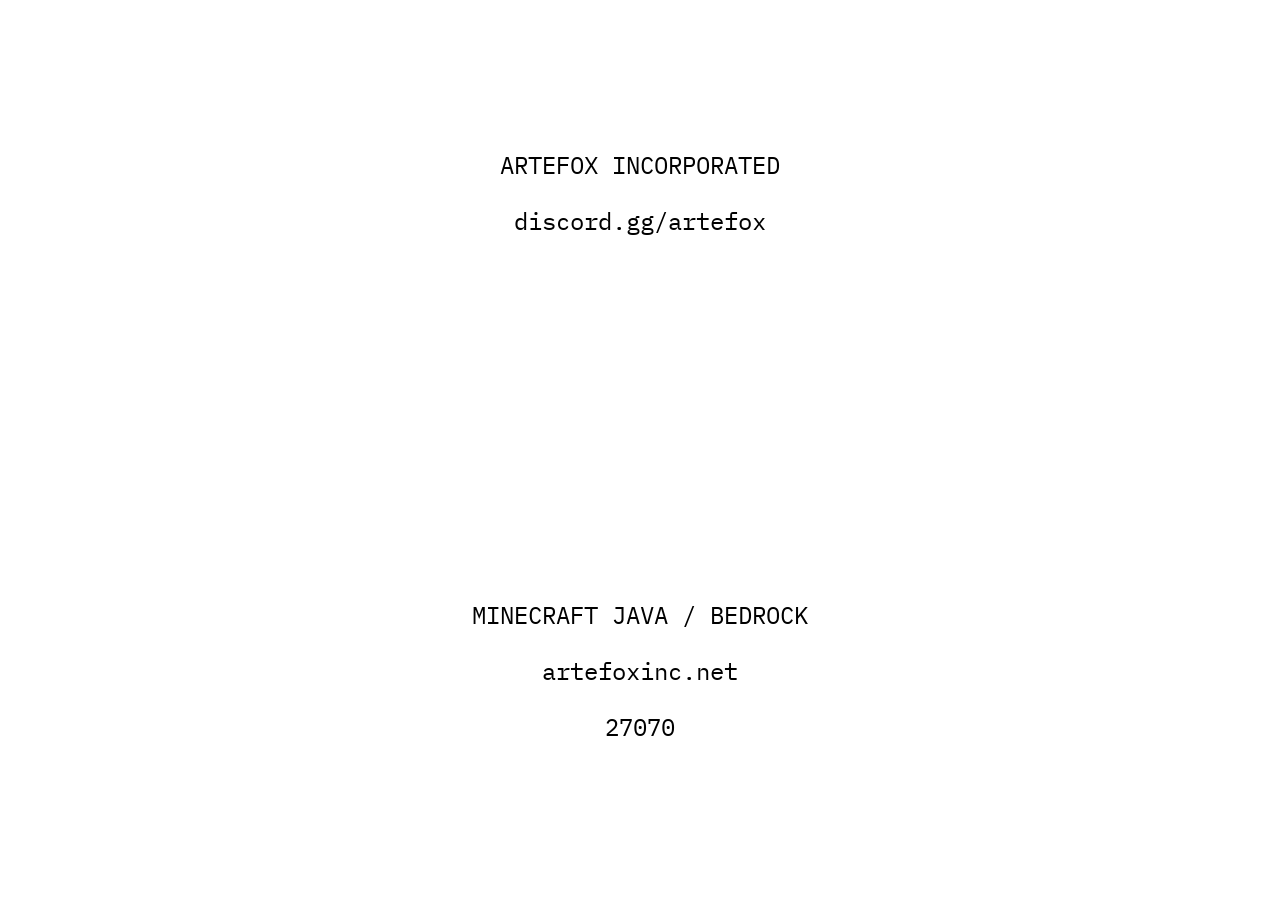
==== index.html @ f456d78b "Add files via upload" ====
<!DOCTYPE html>
<html lang="en">
<head>
  <meta charset="UTF-8" />
  <meta name="viewport" content="width=device-width, initial-scale=1.0"/>
  <title>artefox incorporated</title>
  <link rel="icon" type="image/png" href="images/favicon.png">
  <link rel="stylesheet" href="style.css">
  <link rel="preconnect" href="https://fonts.googleapis.com">
  <link rel="preconnect" href="https://fonts.gstatic.com" crossorigin>
  <link href="https://fonts.googleapis.com/css2?family=IBM+Plex+Mono:wght@300;400;500;600&display=swap" rel="stylesheet">
</head>
<body>
  <main>
    <section class="server">
      <p>ARTEFOX INCORPORATED</p>

      <a href="https://discord.gg/YOURCODE" target="_blank" class="discord-link">
        discord.gg/artefox
      </a>

      <video autoplay muted loop playsinline class="video">
        <source src="images/800.mp4" type="video/mp4">
      </video>
    </section>

    <section class="server">
      <p>MINECRAFT JAVA / BEDROCK</p>
      <p>artefoxinc.net</p>
      <p>27070</p>
    </section>
  </main>
</body>
</html>
---- style.css ----
* {
  box-sizing: border-box;
}

body {
  margin: 0;
  font-family: "IBM Plex Mono", monospace;
  background: #ffffff;
  color: #000000;

  display: flex;
  justify-content: center;  /* horizontal center */
  align-items: center;      /* vertical center */
  height: 100vh;            /* full screen height */
}

.video {
  width: 500px;
  height: auto;
  display: block;
  margin: 3.5rem auto;
}

main {
  text-align: center;
  font-size: 1.5rem;
  max-width: 500px;
}

.server {
  margin-bottom: 2rem;
}

.discord-link {
  text-decoration: none;
  color: #000;
}
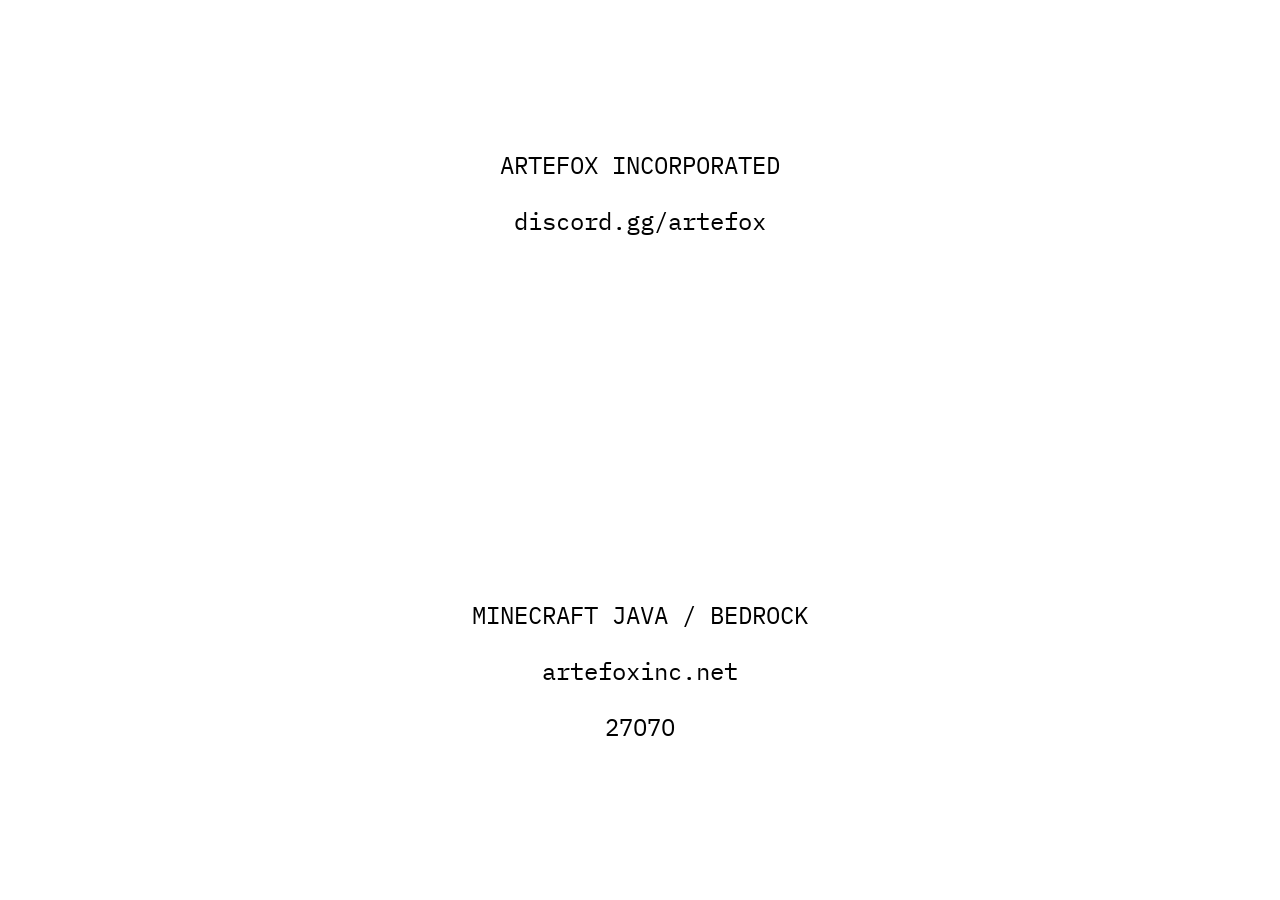
==== commit a70d33d5: "Fix HTML formatting and correct port number" ====
--- a/index.html
+++ b/index.html
@@ -15,7 +15,7 @@
     <section class="server">
       <p>ARTEFOX INCORPORATED</p>
 
-      <a href="https://discord.gg/YOURCODE" target="_blank" class="discord-link">
+      <a href="https://discord.gg/artefox" target="_blank" class="discord-link">
         discord.gg/artefox
       </a>
 
@@ -27,8 +27,8 @@
     <section class="server">
       <p>MINECRAFT JAVA / BEDROCK</p>
       <p>artefoxinc.net</p>
-      <p>27070</p>
+      <p>27O7O</p>
     </section>
   </main>
 </body>
-</html>+</html>
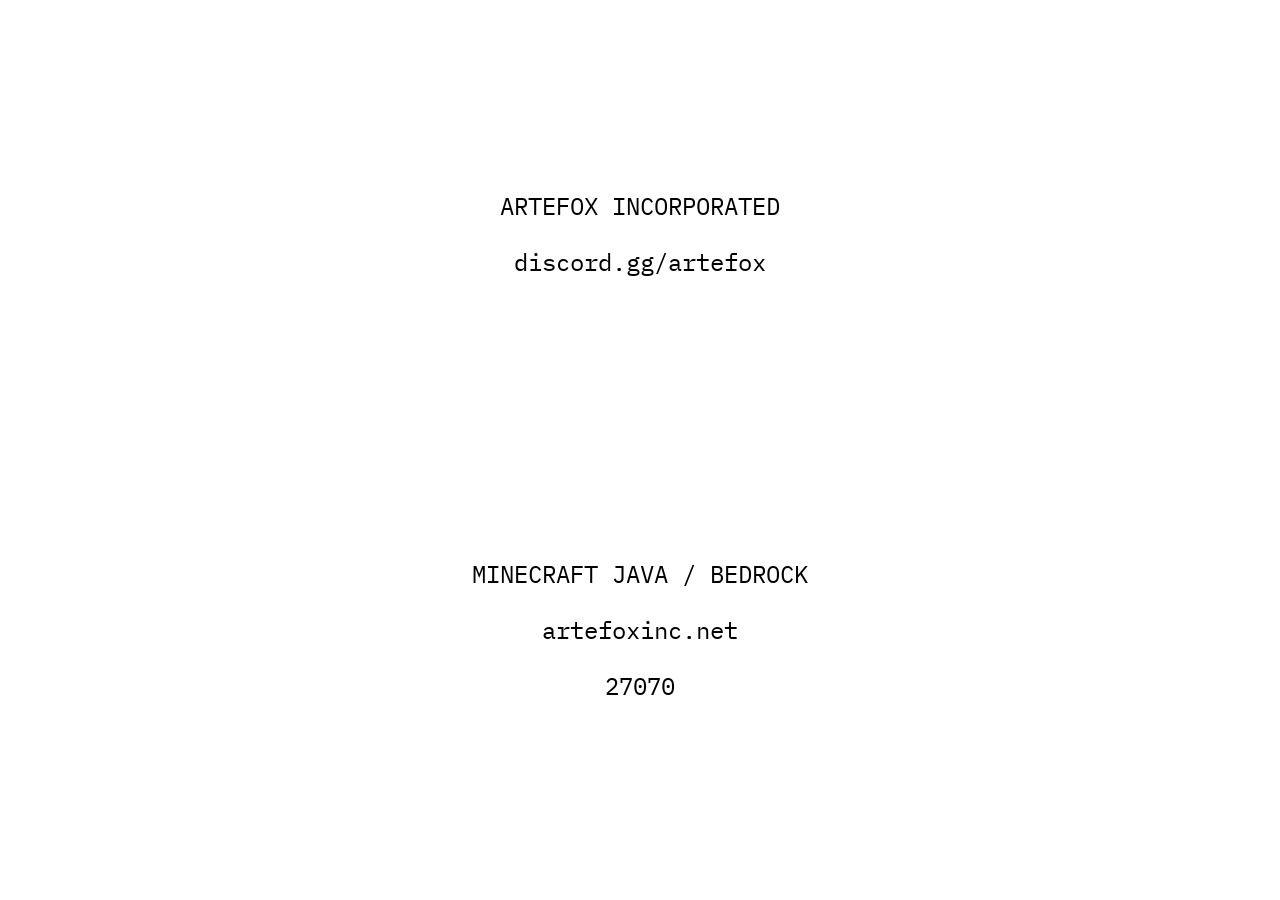
==== commit e2ddacb5: "Fix HTML formatting and clean up content" ====
--- a/index.html
+++ b/index.html
@@ -27,7 +27,7 @@
     <section class="server">
       <p>MINECRAFT JAVA / BEDROCK</p>
       <p>artefoxinc.net</p>
-      <p>27O7O</p>
+      <p>27070</p>
     </section>
   </main>
 </body>
--- a/style.css
+++ b/style.css
@@ -1,5 +1,10 @@
 * {
   box-sizing: border-box;
+}
+
+::selection {
+  background: #ffd52c;
+  color: #000; /* text color when selected */
 }
 
 body {
@@ -15,7 +20,8 @@
 }
 
 .video {
-  width: 500px;
+  width: 100%;
+  max-width: 500px;
   height: auto;
   display: block;
   margin: 3.5rem auto;
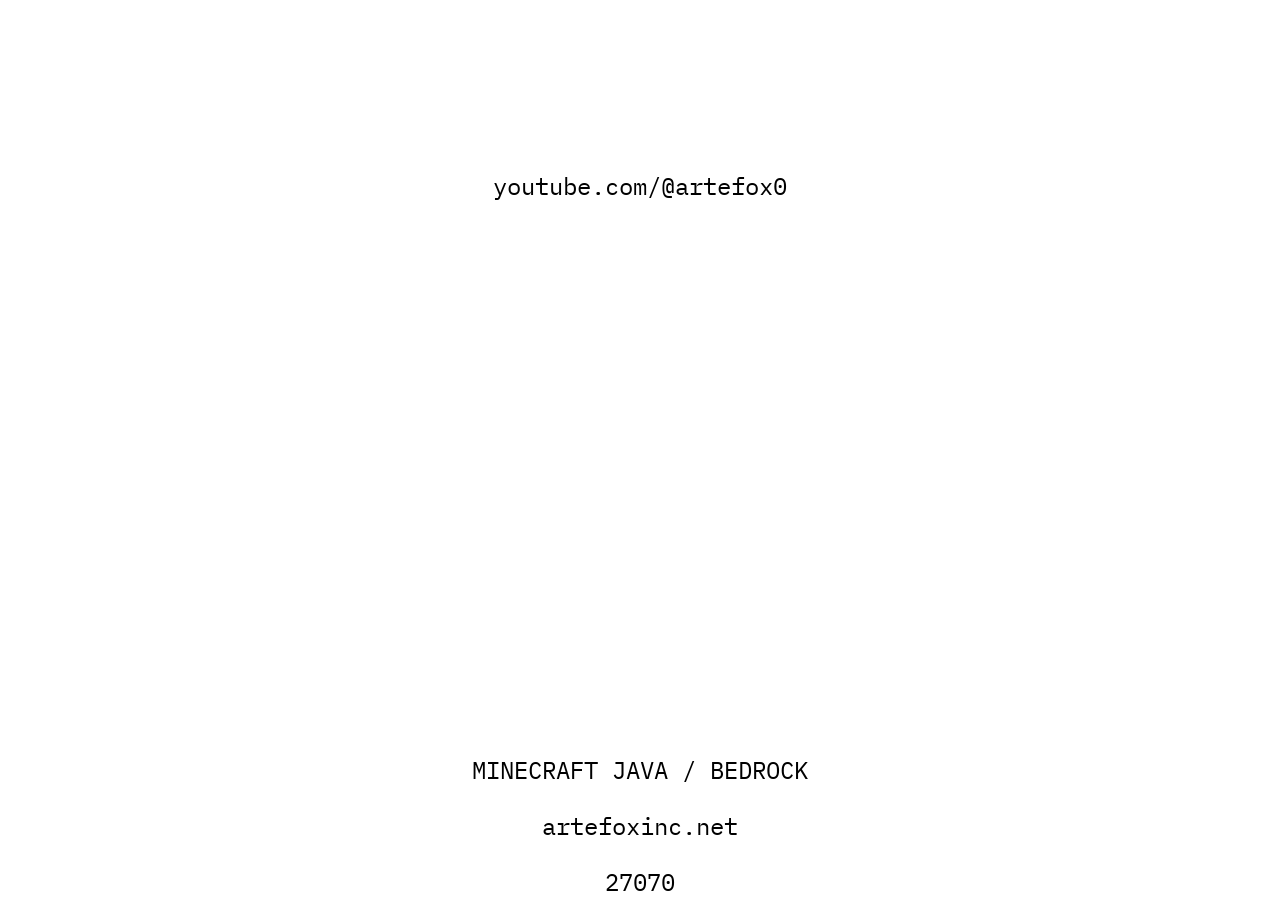
==== commit f14d767c: "uh" ====
--- a/index.html
+++ b/index.html
@@ -12,23 +12,25 @@
 </head>
 <body>
   <main>
-    <section class="server">
-      <p>ARTEFOX INCORPORATED</p>
 
-      <a href="https://discord.gg/artefox" target="_blank" class="discord-link">
-        discord.gg/artefox
-      </a>
+    <a
+      href="https://www.youtube.com/@artefox0"
+      target="_blank"
+      class="link"
+    >
+      youtube.com/@artefox0
+    </a>
 
-      <video autoplay muted loop playsinline class="video">
-        <source src="images/800.mp4" type="video/mp4">
-      </video>
-    </section>
+    <video autoplay muted loop playsinline class="video">
+      <source src="images/800.mp4" type="video/mp4">
+    </video>
 
     <section class="server">
       <p>MINECRAFT JAVA / BEDROCK</p>
       <p>artefoxinc.net</p>
       <p>27070</p>
     </section>
+
   </main>
 </body>
 </html>
--- a/style.css
+++ b/style.css
@@ -23,21 +23,39 @@
   width: 100%;
   max-width: 500px;
   height: auto;
-  display: block;
-  margin: 3.5rem auto;
+
+  position: absolute;
+  left: 50%;
+  top: 50%;
+  transform: translate(-50%, -50%);
 }
 
 main {
+  width: 100%;
   text-align: center;
   font-size: 1.5rem;
   max-width: 500px;
 }
 
-.server {
-  margin-bottom: 2rem;
+.link {
+  display: fixed;
+  text-decoration: none;
+  color: #000;
+  text-align: center;
+
+  position: absolute;
+  left: 50%;
+  top: calc(50% - 280px);
+  transform: translateX(-50%);
 }
 
-.discord-link {
-  text-decoration: none;
-  color: #000;
+.server {
+  position: fixed;
+  left: 50%;
+  top: calc(50% + 280px);
+  transform: translateX(-50%);
+
+  text-align: center;
+  margin: 0;
+  white-space: nowrap;
 }
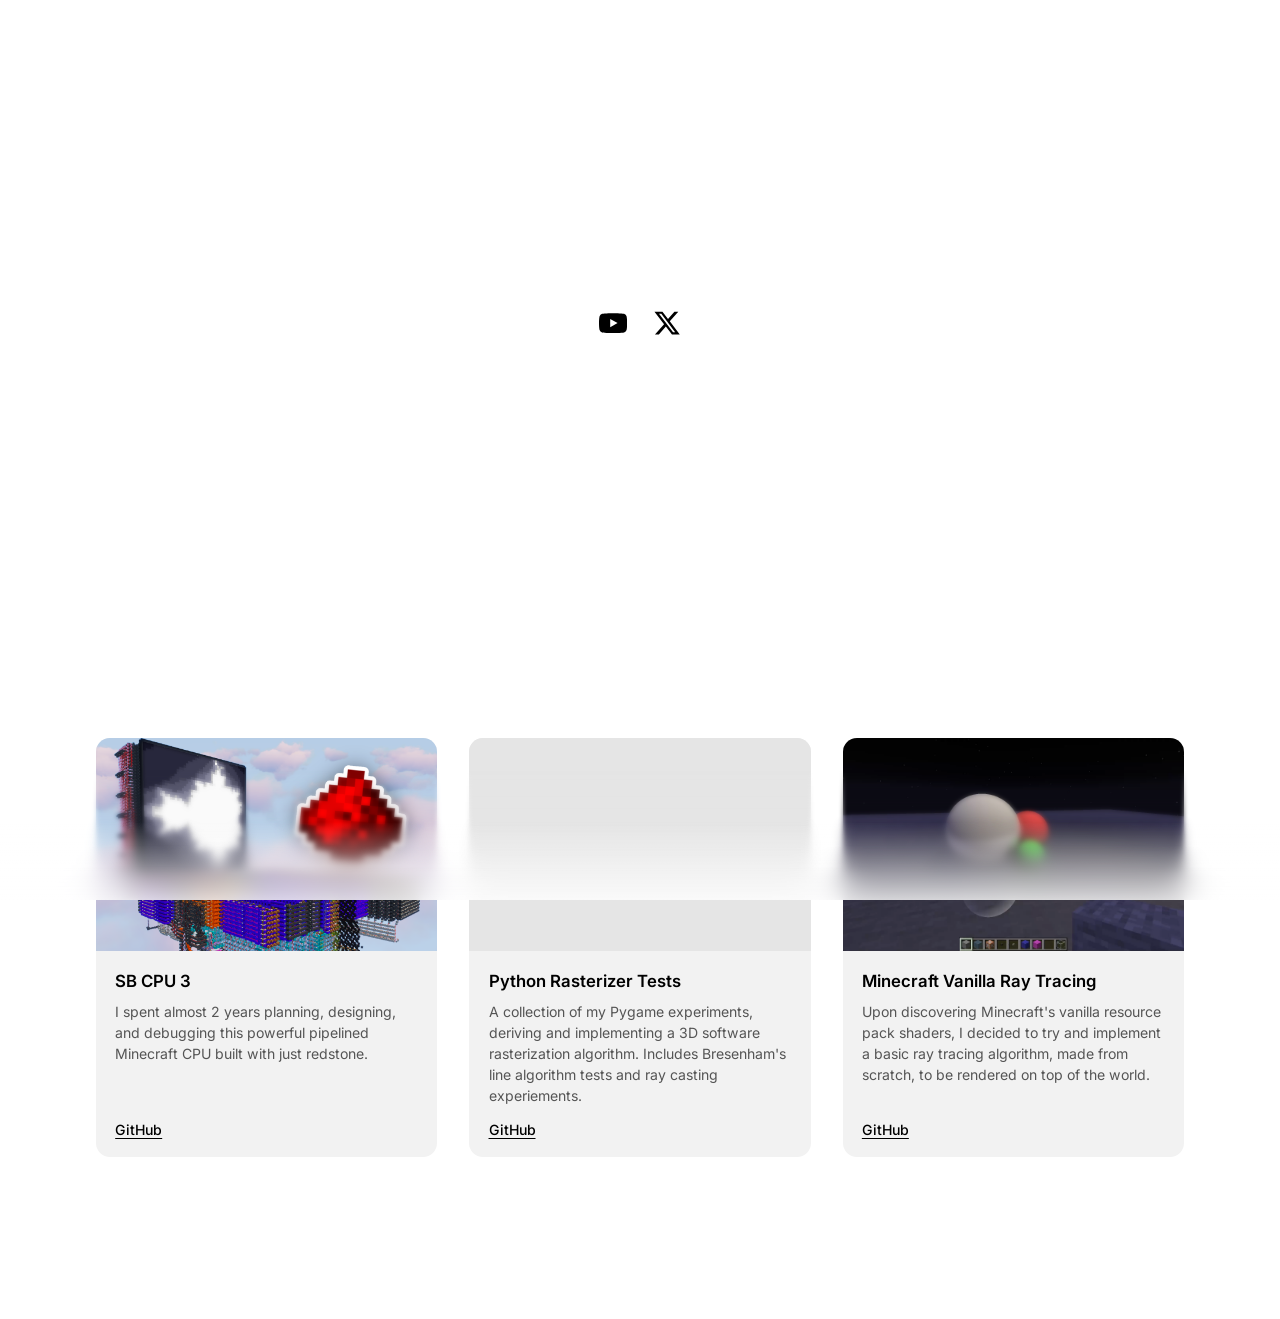
==== commit 1709dc87: "overhaul" ====
--- a/index.html
+++ b/index.html
@@ -3,34 +3,87 @@
 <head>
   <meta charset="UTF-8" />
   <meta name="viewport" content="width=device-width, initial-scale=1.0"/>
-  <title>artefox incorporated</title>
+  <title>artefox</title>
   <link rel="icon" type="image/png" href="images/favicon.png">
   <link rel="stylesheet" href="style.css">
   <link rel="preconnect" href="https://fonts.googleapis.com">
   <link rel="preconnect" href="https://fonts.gstatic.com" crossorigin>
-  <link href="https://fonts.googleapis.com/css2?family=IBM+Plex+Mono:wght@300;400;500;600&display=swap" rel="stylesheet">
+  <link href="https://fonts.googleapis.com/css2?family=Inter:wght@400;500;600;700&display=swap" rel="stylesheet">
 </head>
 <body>
   <main>
 
-    <a
-      href="https://www.youtube.com/@artefox0"
-      target="_blank"
-      class="link"
-    >
-      youtube.com/@artefox0
-    </a>
+    <section class="hero">
+      <nav class="social-links" aria-label="Social links">
+        <a
+          href="https://www.youtube.com/@artefox0"
+          target="_blank"
+          rel="noopener noreferrer"
+          class="social-link"
+          aria-label="YouTube"
+        >
+          <svg viewBox="0 0 24 24" aria-hidden="true">
+            <path d="M23.498 6.186a3.016 3.016 0 0 0-2.122-2.136C19.505 3.545 12 3.545 12 3.545s-7.505 0-9.377.505A3.017 3.017 0 0 0 .502 6.186C0 8.07 0 12 0 12s0 3.93.502 5.814a3.016 3.016 0 0 0 2.122 2.136c1.871.505 9.376.505 9.376.505s7.505 0 9.377-.505a3.015 3.015 0 0 0 2.122-2.136C24 15.93 24 12 24 12s0-3.93-.502-5.814zM9.545 15.568V8.432L15.818 12l-6.273 3.568z"/>
+          </svg>
+        </a>
 
-    <video autoplay muted loop playsinline class="video">
-      <source src="images/800.mp4" type="video/mp4">
-    </video>
+        <a
+          href="https://x.com/artefxx"
+          target="_blank"
+          rel="noopener noreferrer"
+          class="social-link"
+          aria-label="X"
+        >
+          <svg viewBox="0 0 24 24" aria-hidden="true">
+            <path d="M18.244 2.25h3.308l-7.227 8.26 8.502 11.24H16.17l-5.214-6.817L4.99 21.75H1.68l7.73-8.835L1.254 2.25H8.08l4.713 6.231zm-1.161 17.52h1.833L7.084 4.126H5.117z"/>
+          </svg>
+        </a>
+      </nav>
 
-    <section class="server">
-      <p>MINECRAFT JAVA / BEDROCK</p>
-      <p>artefoxinc.net</p>
-      <p>27070</p>
+      <video autoplay muted loop playsinline class="video">
+        <source src="images/800.mp4" type="video/mp4">
+      </video>
+    </section>
+
+    <section class="gallery" aria-label="Portfolio projects">
+      <article class="project-card">
+        <img src="images/sbthumb.png" alt="SB CPU 3">
+        <div class="project-info">
+          <h3>SB CPU 3</h3>
+          <p>I spent almost 2 years planning, designing, and debugging this powerful pipelined Minecraft CPU built with just redstone.</p>
+          <a href="https://github.com/artefox1/sbcpu3-assembler-schematic-generator" target="_blank" rel="noopener noreferrer">GitHub</a>
+        </div>
+      </article>
+
+      <article class="project-card">
+        <video autoplay muted loop playsinline>
+          <source src="images/rasterizerdemo.mp4" type="video/mp4">
+        </video>
+        <div class="project-info">
+          <h3>Python Rasterizer Tests</h3>
+          <p>A collection of my Pygame experiments, deriving and implementing a 3D software rasterization algorithm. Includes Bresenham's line algorithm tests and ray casting experiements.</p>
+          <a href="https://github.com/artefox1/python-rasterizer-tests" target="_blank" rel="noopener noreferrer">GitHub</a>
+        </div>
+      </article>
+
+      <article class="project-card">
+        <img src="images/raytracing.png" alt="Minecraft Vanilla Ray Tracing">
+        <div class="project-info">
+          <h3>Minecraft Vanilla Ray Tracing</h3>
+          <p>Upon discovering Minecraft's vanilla resource pack shaders, I decided to try and implement a basic ray tracing algorithm, made from scratch, to be rendered on top of the world.</p>
+          <a href="https://github.com/artefox1/vanilla-raytracing" target="_blank" rel="noopener noreferrer">GitHub</a>
+        </div>
+      </article>
     </section>
 
   </main>
+
+  <div class="bottom-blur" aria-hidden="true">
+    <div class="blur-layer blur-1"></div>
+    <div class="blur-layer blur-2"></div>
+    <div class="blur-layer blur-3"></div>
+    <div class="blur-layer blur-4"></div>
+    <div class="blur-fade"></div>
+  </div>
 </body>
-</html>
+</html>
--- a/style.css
+++ b/style.css
@@ -9,53 +9,204 @@
 
 body {
   margin: 0;
-  font-family: "IBM Plex Mono", monospace;
+  font-family: "Inter", sans-serif;
   background: #ffffff;
   color: #000000;
 
   display: flex;
-  justify-content: center;  /* horizontal center */
-  align-items: center;      /* vertical center */
-  height: 100vh;            /* full screen height */
+  flex-direction: column;
+  align-items: center;
+  padding: 0 24px clamp(120px, 18vh, 190px);
+}
+
+main {
+  width: 100%;
+  max-width: min(85vw, 1800px);
+
+  display: flex;
+  flex-direction: column;
+  align-items: center;
+}
+
+.hero {
+  width: 100%;
+  min-height: 100vh;
+  min-height: 100svh;
+
+  display: grid;
+  grid-template-rows: 1fr auto 1fr;
+  justify-items: center;
+  align-items: center;
+}
+
+.social-links {
+  grid-row: 1;
+  align-self: end;
+  padding-bottom: clamp(16px, 2.5vh, 28px);
+
+  display: flex;
+  align-items: center;
+  justify-content: center;
+  gap: clamp(18px, 2vw, 28px);
+}
+
+.social-link {
+  color: #000000;
+  display: inline-flex;
+  align-items: center;
+  justify-content: center;
+  text-decoration: none;
+  transition: transform 0.15s ease;
+}
+
+.social-link svg {
+  width: clamp(24px, 2.2vw, 32px);
+  height: clamp(24px, 2.2vw, 32px);
+  fill: currentColor;
+  display: block;
+}
+
+.social-link:hover {
+  transform: scale(1.15);
 }
 
 .video {
-  width: 100%;
-  max-width: 500px;
+  grid-row: 2;
+  width: clamp(260px, min(60vw, 40vh), 500px);
+  max-width: min(100%, 500px);
   height: auto;
-
+  display: block;
+}
+
+.gallery {
+  width: 100%;
+  margin-top: -18vh;
+
+  display: grid;
+  grid-template-columns: repeat(3, 1fr);
+  gap: clamp(20px, 2.5vw, 40px);
+}
+
+.project-card {
+  position: relative;
+  z-index: 1;
+
+  background: #f2f2f2;
+  border-radius: 14px;
+  overflow: hidden;
+
+  display: flex;
+  flex-direction: column;
+  text-align: left;
+  transition: transform 0.2s ease;
+}
+
+.project-card:hover {
+  transform: scale(1.1);
+  z-index: 2;
+}
+
+.project-card img,
+.project-card video {
+  width: 100%;
+  aspect-ratio: 16 / 10;
+  object-fit: cover;
+  display: block;
+  background: #e5e5e5;
+}
+
+.project-info {
+  padding: clamp(16px, 1.5vw, 24px);
+  display: flex;
+  flex-direction: column;
+  gap: clamp(8px, 0.8vw, 12px);
+  flex: 1;
+}
+
+.project-info h3 {
+  margin: 0;
+  font-size: clamp(1.05rem, 1.3vw, 1.45rem);
+  font-weight: 600;
+}
+
+.project-info p {
+  margin: 0;
+  font-size: clamp(0.88rem, 1vw, 1.08rem);
+  line-height: 1.5;
+  color: #555555;
+  flex: 1;
+}
+
+.project-info a {
+  margin-top: 4px;
+  font-size: clamp(0.88rem, 1vw, 1.05rem);
+  font-weight: 500;
+  color: #000000;
+  text-decoration: underline;
+  text-underline-offset: 3px;
+  align-self: flex-start;
+}
+
+.project-info a:hover {
+  background: #ffd52c;
+}
+
+.bottom-blur {
+  position: fixed;
+  left: 0;
+  right: 0;
+  bottom: 0;
+  height: clamp(72px, 16vh, 130px);
+  pointer-events: none;
+  z-index: 10;
+}
+
+.blur-layer,
+.blur-fade {
   position: absolute;
-  left: 50%;
-  top: 50%;
-  transform: translate(-50%, -50%);
-}
-
-main {
-  width: 100%;
-  text-align: center;
-  font-size: 1.5rem;
-  max-width: 500px;
-}
-
-.link {
-  display: fixed;
-  text-decoration: none;
-  color: #000;
-  text-align: center;
-
-  position: absolute;
-  left: 50%;
-  top: calc(50% - 280px);
-  transform: translateX(-50%);
-}
-
-.server {
-  position: fixed;
-  left: 50%;
-  top: calc(50% + 280px);
-  transform: translateX(-50%);
-
-  text-align: center;
-  margin: 0;
-  white-space: nowrap;
+  inset: 0;
+  pointer-events: none;
+}
+
+.blur-1 {
+  -webkit-backdrop-filter: blur(2px);
+  backdrop-filter: blur(2px);
+  -webkit-mask-image: linear-gradient(to bottom, transparent 0%, #000 50%, #000 100%);
+  mask-image: linear-gradient(to bottom, transparent 0%, #000 50%, #000 100%);
+}
+
+.blur-2 {
+  -webkit-backdrop-filter: blur(5px);
+  backdrop-filter: blur(5px);
+  -webkit-mask-image: linear-gradient(to bottom, transparent 35%, #000 72%, #000 100%);
+  mask-image: linear-gradient(to bottom, transparent 35%, #000 72%, #000 100%);
+}
+
+.blur-3 {
+  -webkit-backdrop-filter: blur(10px);
+  backdrop-filter: blur(10px);
+  -webkit-mask-image: linear-gradient(to bottom, transparent 58%, #000 88%, #000 100%);
+  mask-image: linear-gradient(to bottom, transparent 58%, #000 88%, #000 100%);
+}
+
+.blur-4 {
+  -webkit-backdrop-filter: blur(18px);
+  backdrop-filter: blur(18px);
+  -webkit-mask-image: linear-gradient(to bottom, transparent 74%, #000 98%, #000 100%);
+  mask-image: linear-gradient(to bottom, transparent 74%, #000 98%, #000 100%);
+}
+
+.blur-fade {
+  background: linear-gradient(
+    to bottom,
+    rgba(255, 255, 255, 0) 40%,
+    rgba(255, 255, 255, 0.8) 100%
+  );
+}
+
+@media (max-width: 700px) {
+  .gallery {
+    grid-template-columns: 1fr;
+    max-width: 440px;
+  }
 }
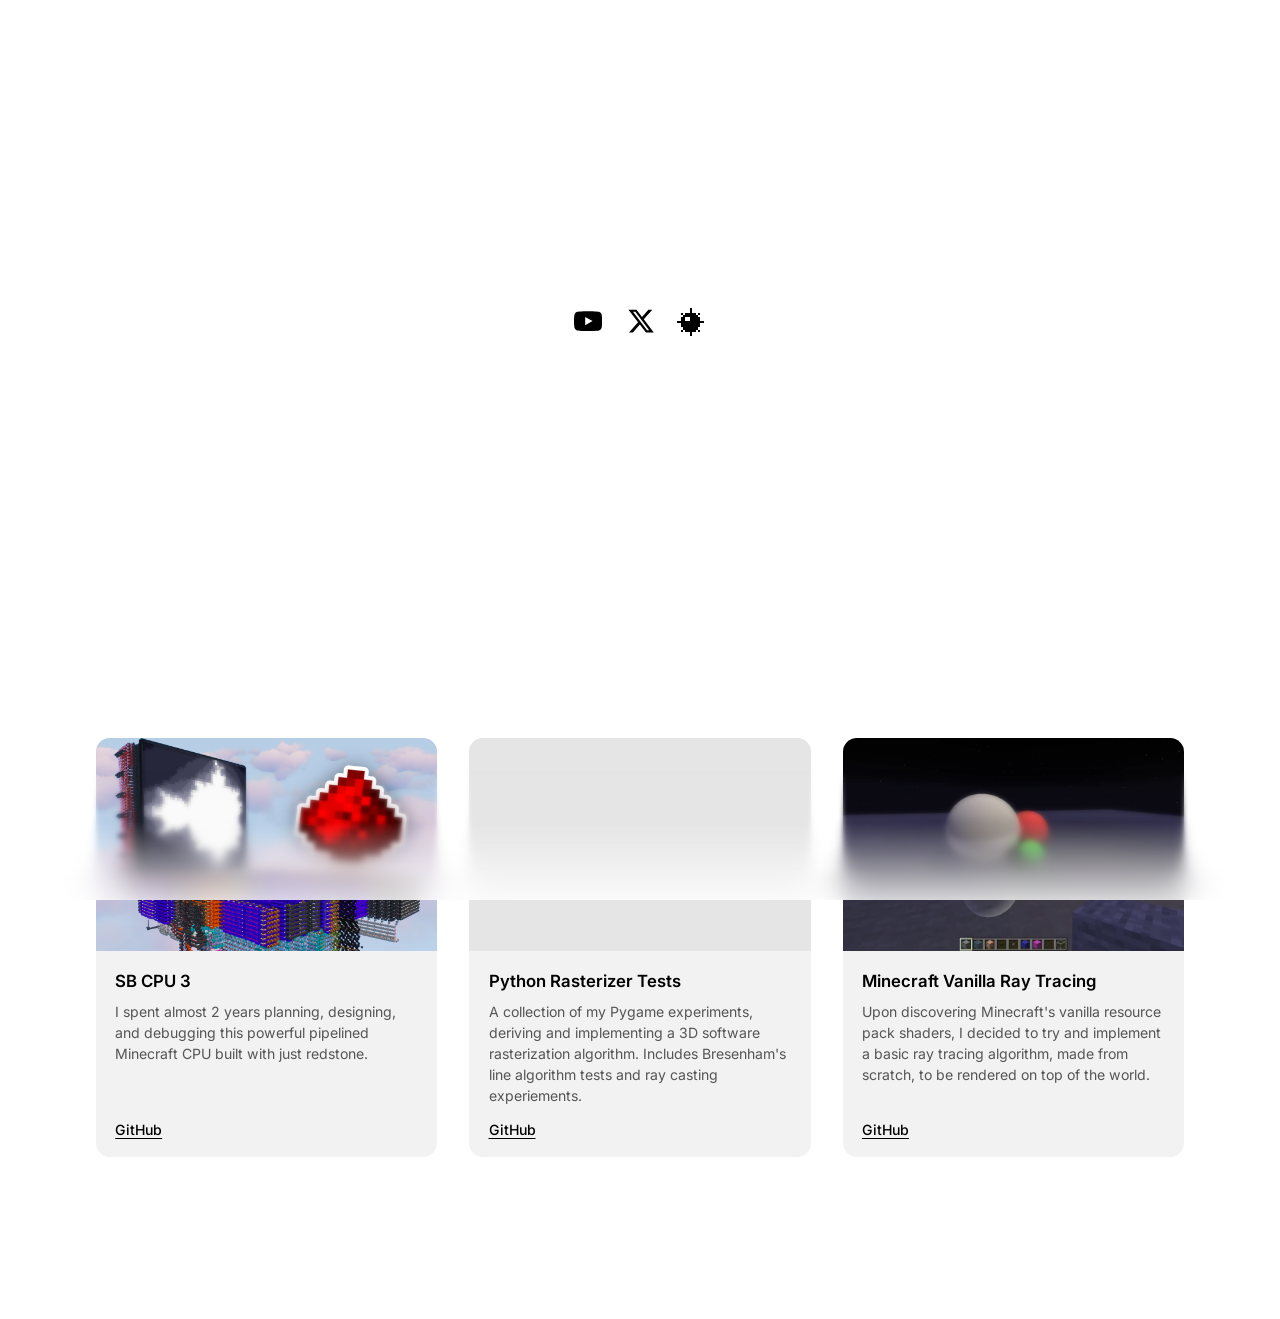
==== commit 0988b6d2: "minesweeper button" ====
--- a/index.html
+++ b/index.html
@@ -37,6 +37,13 @@
           <svg viewBox="0 0 24 24" aria-hidden="true">
             <path d="M18.244 2.25h3.308l-7.227 8.26 8.502 11.24H16.17l-5.214-6.817L4.99 21.75H1.68l7.73-8.835L1.254 2.25H8.08l4.713 6.231zm-1.161 17.52h1.833L7.084 4.126H5.117z"/>
           </svg>
+        </a>
+
+        <a
+          href="https://artefoxinc.net/minesweeper"
+          class="social-link"
+        >
+          <img src="images/mineicon.png" alt="Minesweeper">
         </a>
       </nav>
 
--- a/style.css
+++ b/style.css
@@ -59,11 +59,26 @@
   transition: transform 0.15s ease;
 }
 
-.social-link svg {
+.social-link svg,
+.social-link img {
   width: clamp(24px, 2.2vw, 32px);
   height: clamp(24px, 2.2vw, 32px);
+  display: block;
+}
+
+.social-link svg {
   fill: currentColor;
-  display: block;
+}
+
+.social-link img {
+  width: clamp(32px, 2.6vw, 36px);
+  height: clamp(32px, 2.6vw, 36px);
+  object-fit: contain;
+  image-rendering: pixelated;
+}
+
+.social-link:has(img) {
+  margin-left: -8px;
 }
 
 .social-link:hover {
